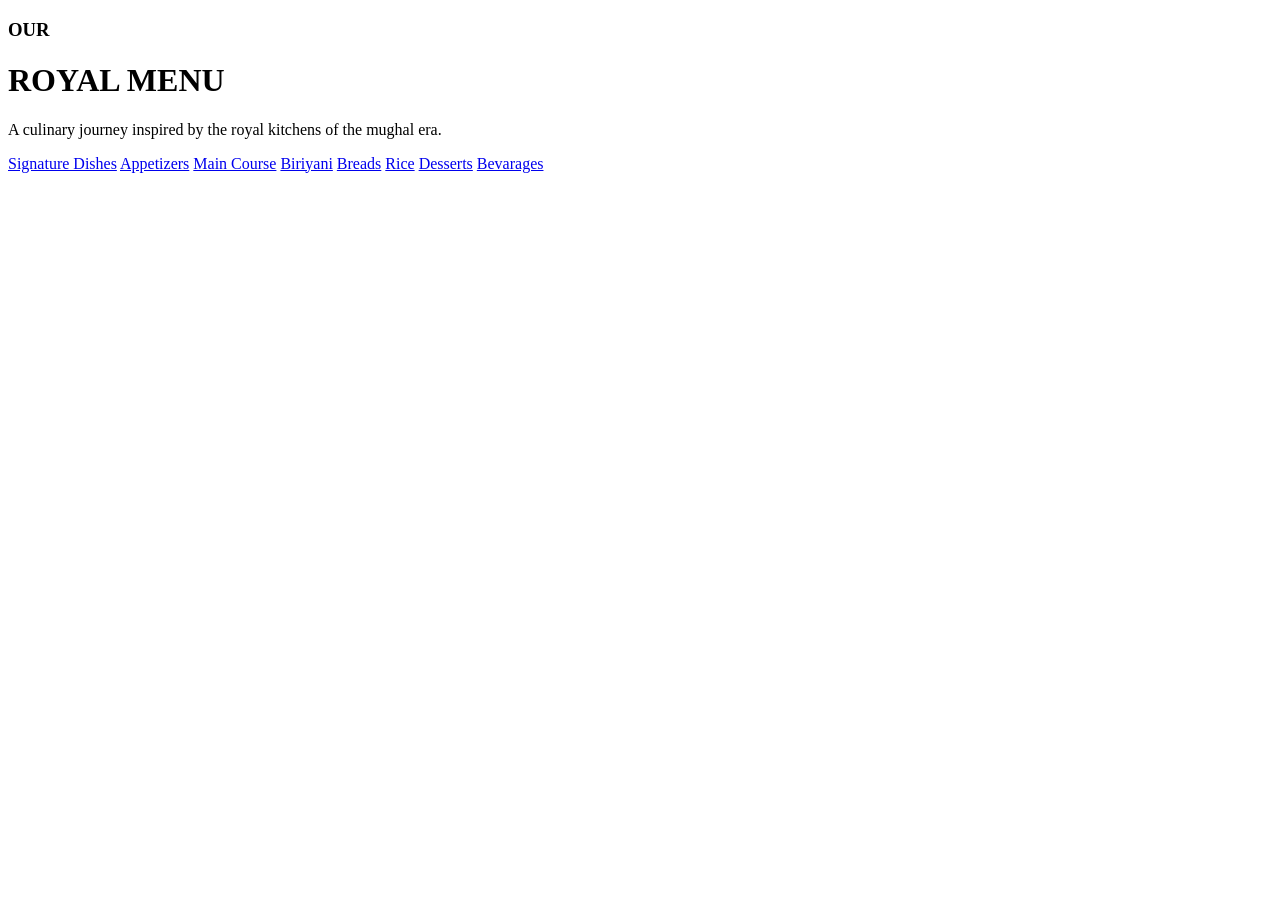
==== menu.html @ 94ee6f59 "Remove hero image from index.html, add menu.html with navigation links, and create menustyles.css; u" ====
<!DOCTYPE html>
<html lang="en">
    <head>
        <meta charset="UTF-8">
        <meta name="viewport" content="width=device-width, initial scale=1.0">
        <link rel="stylesheet" href="menustyles.css"> 
    </head>
    <body>
        <header>
            <H3>OUR</H3>
            <h1>ROYAL MENU</h1>
            <P>A culinary journey inspired by the royal kitchens of the mughal era.</P>
             <nav>
                <a href="#signaturedishes">Signature Dishes</a>
                <a href="#appetizers">Appetizers</a>
                <a href="#maincourse">Main Course</a>
                <a href="#Biriyani">Biriyani</a>
                <a href="#breads">Breads</a>
                <a href="#rice">Rice</a>
                <a href="#desserts">Desserts</a>
                <a href="#bevarages">Bevarages</a>
            </nav>
        </header>

    </body>
</html>
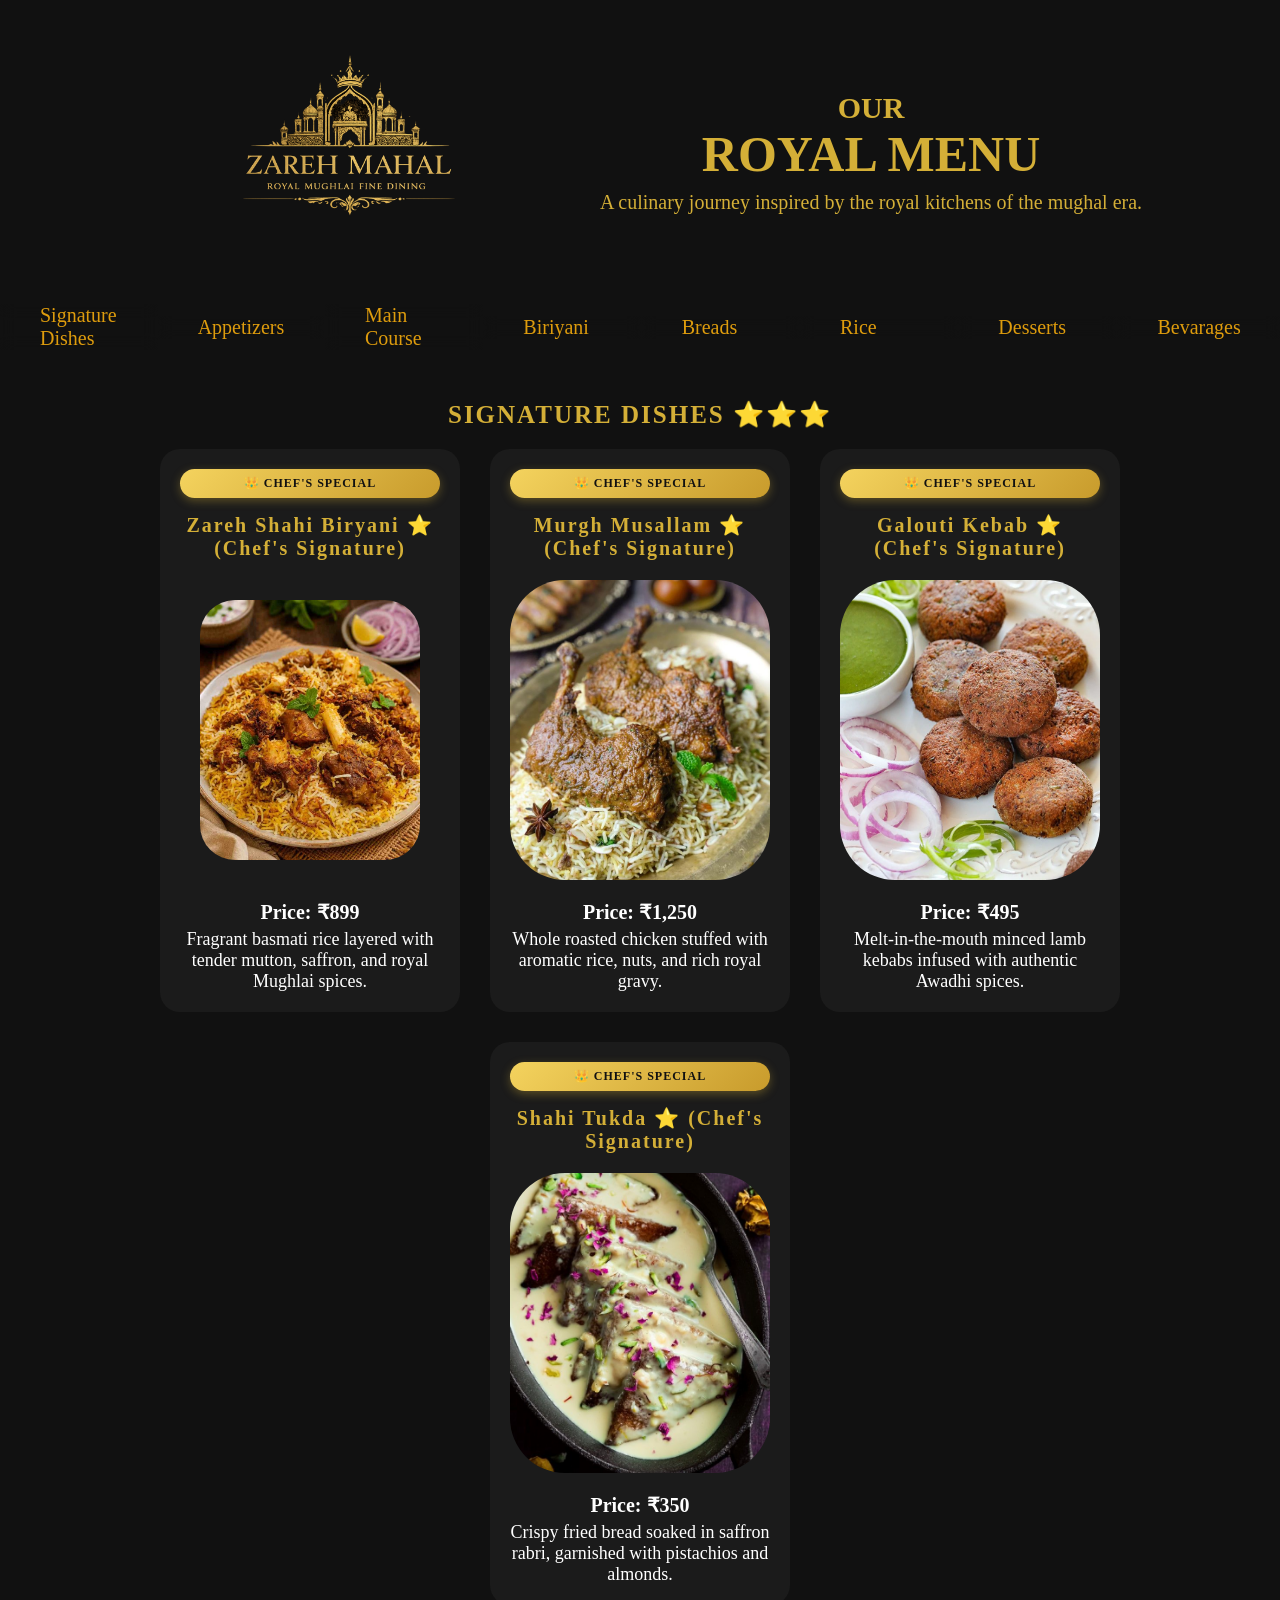
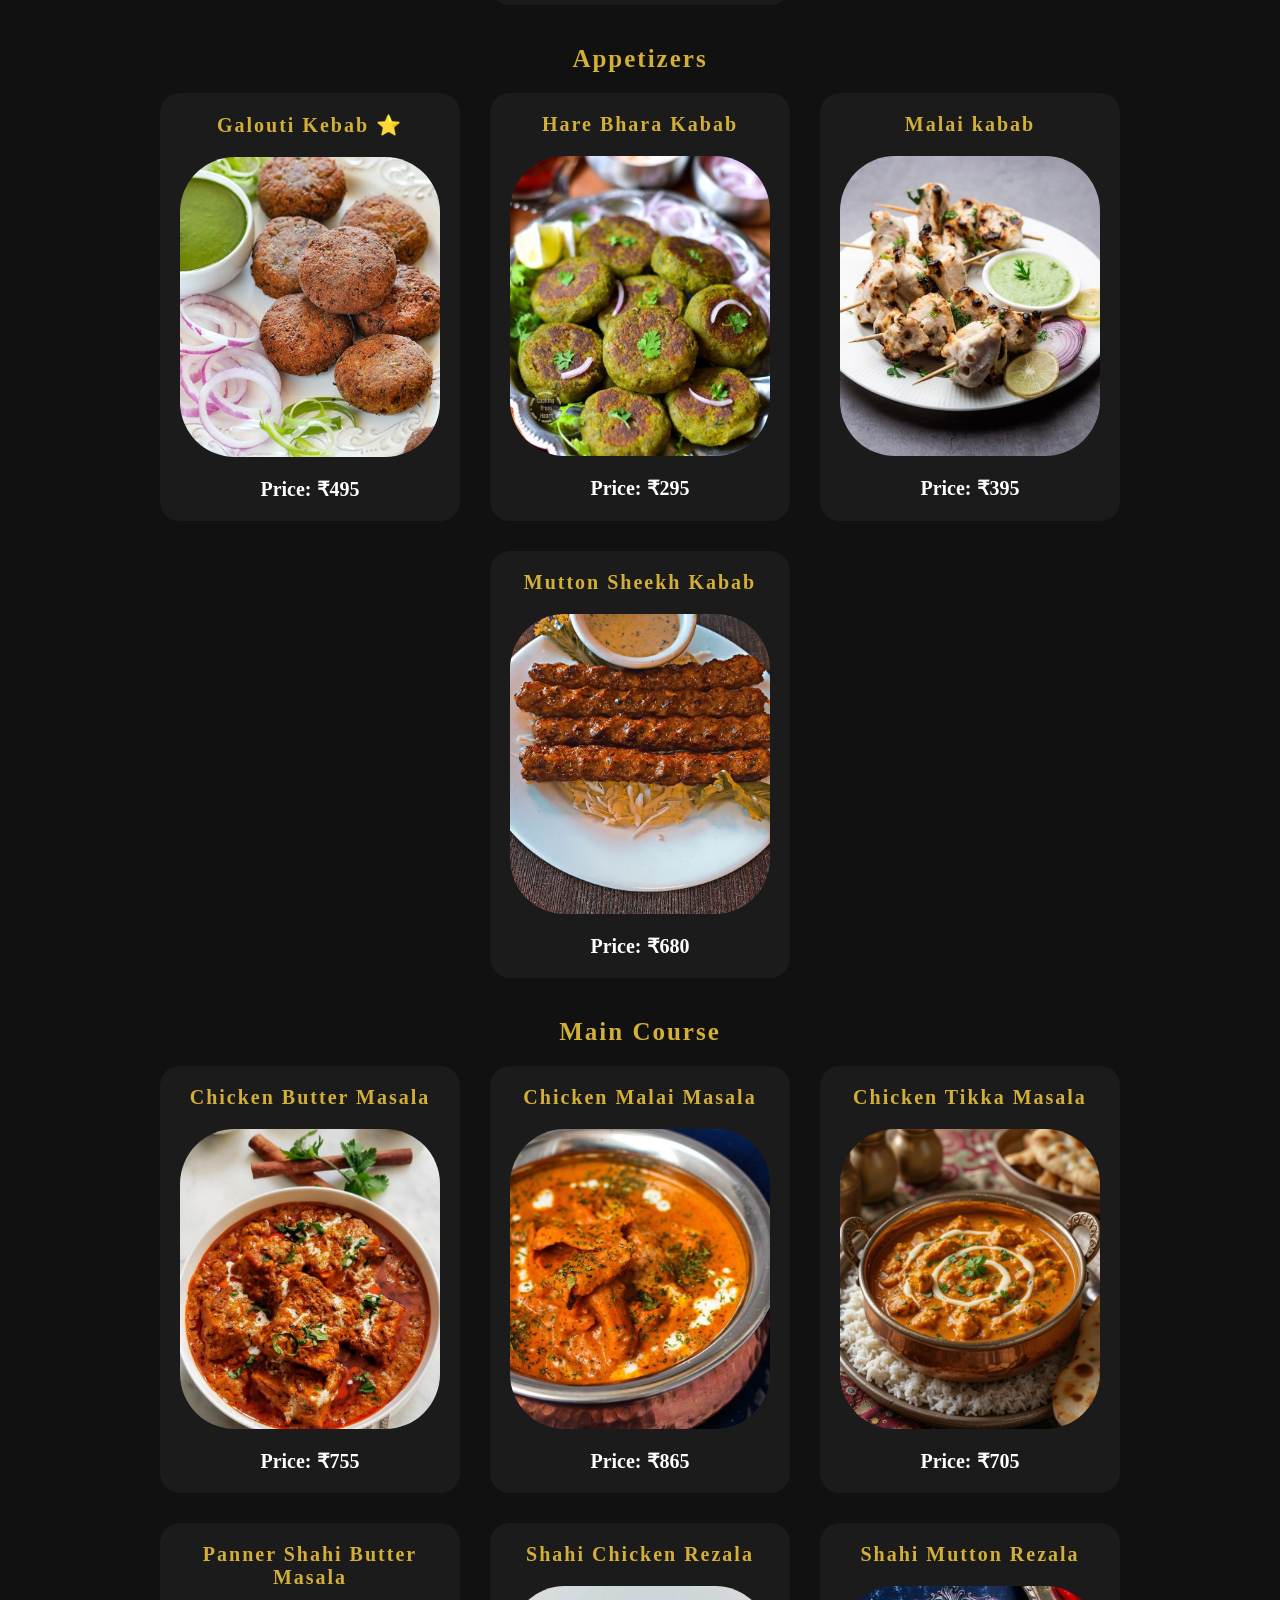
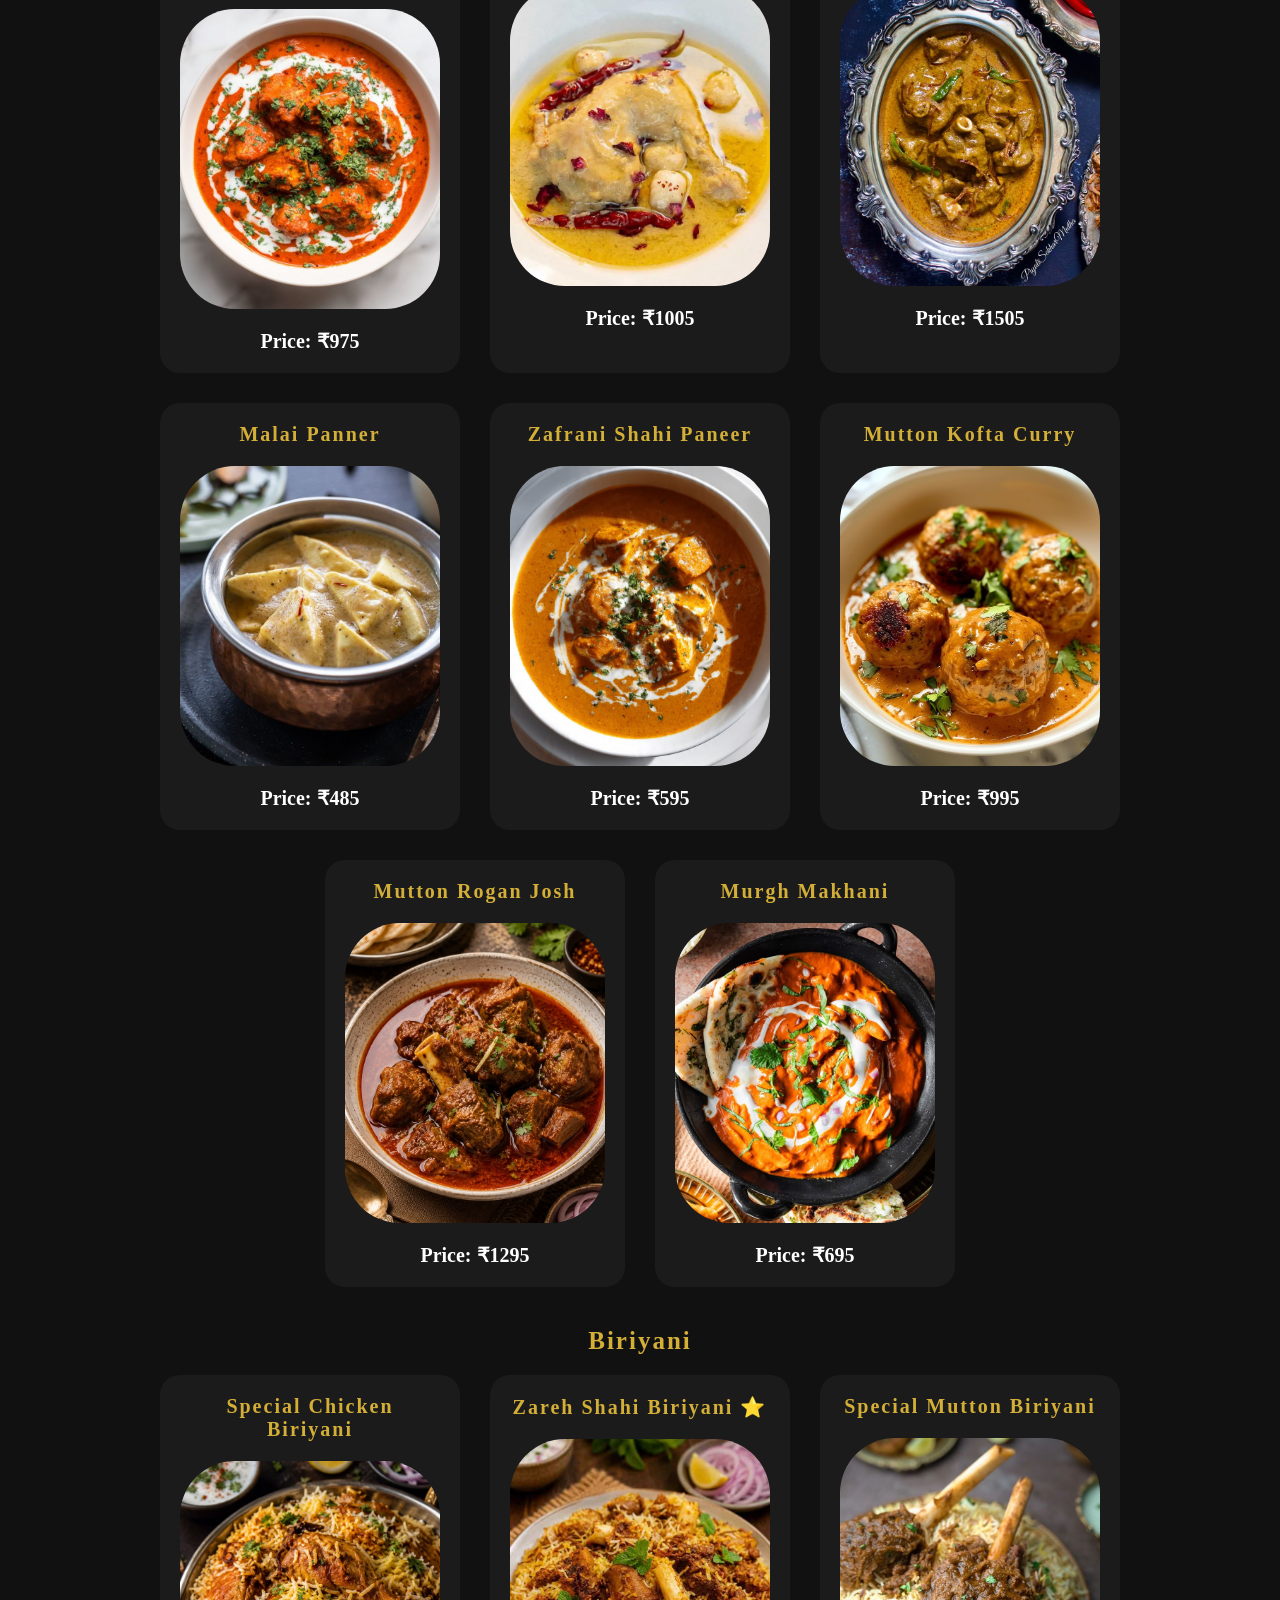
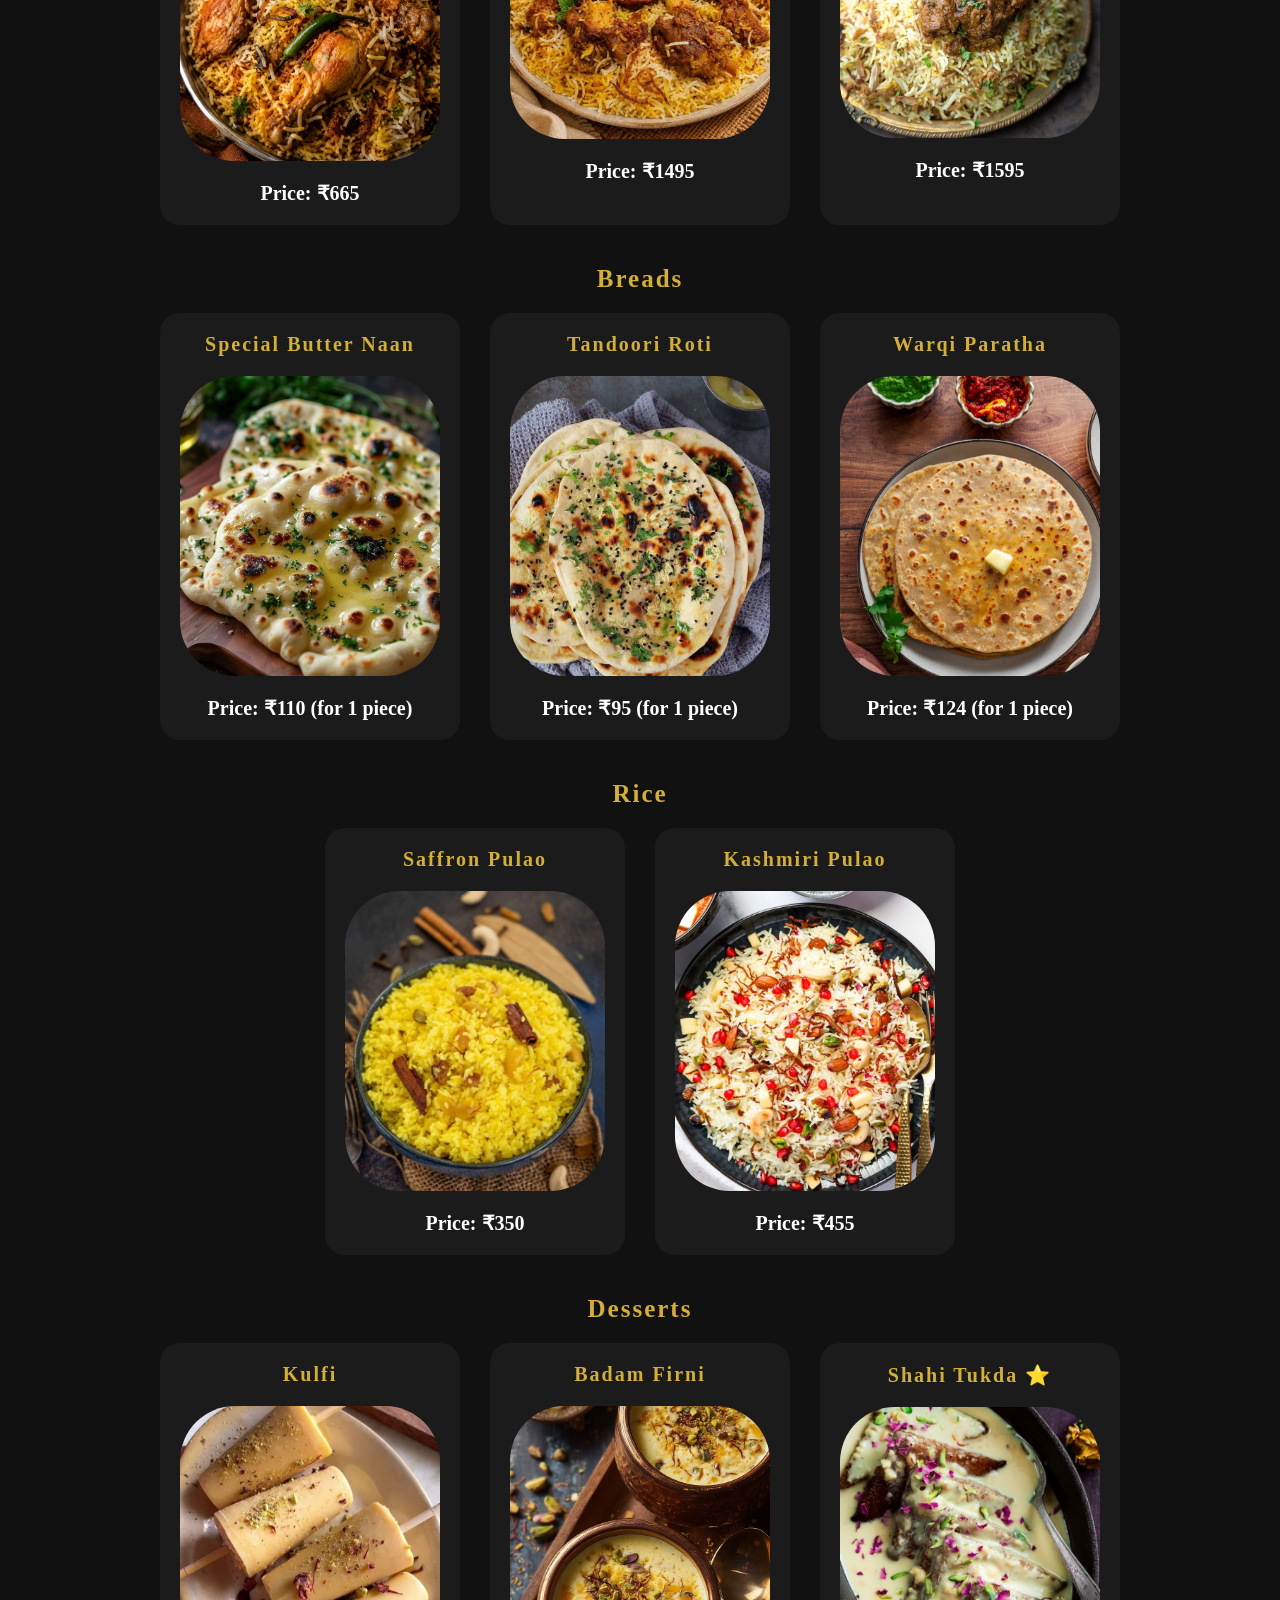
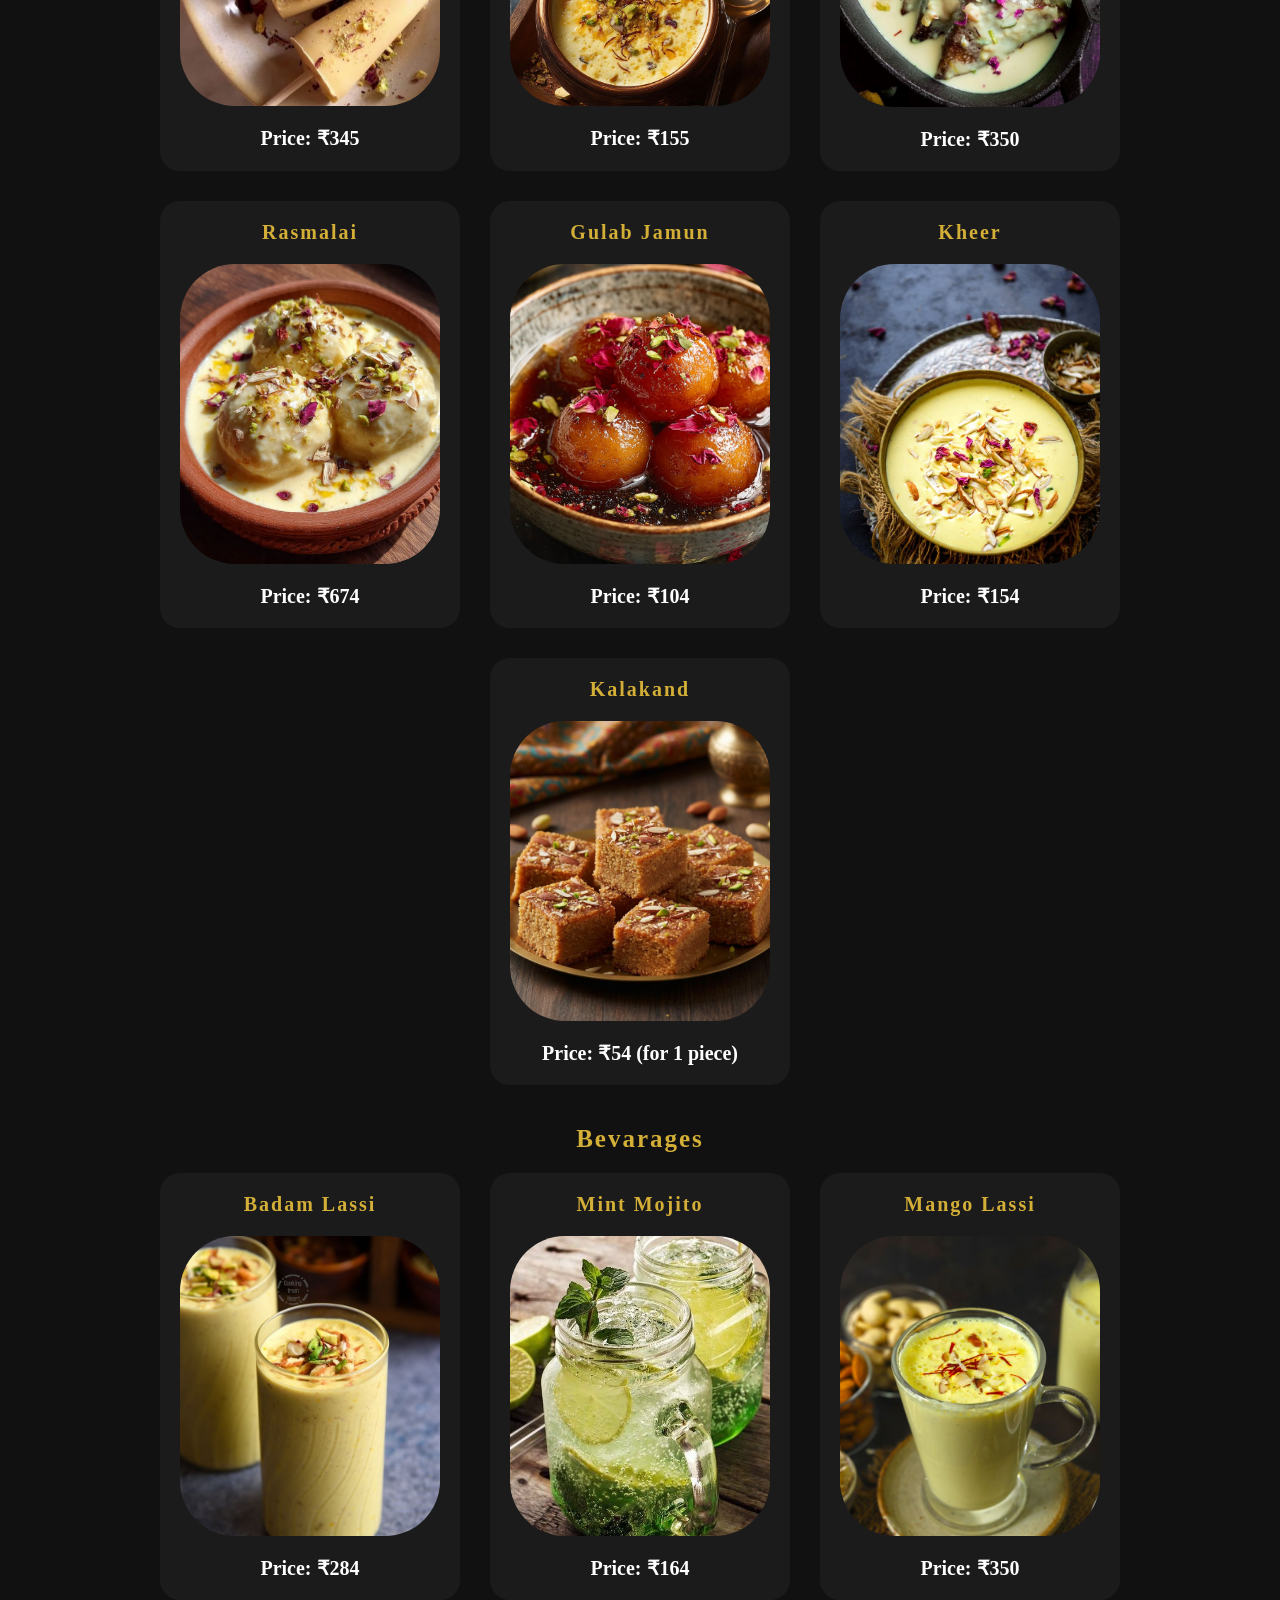
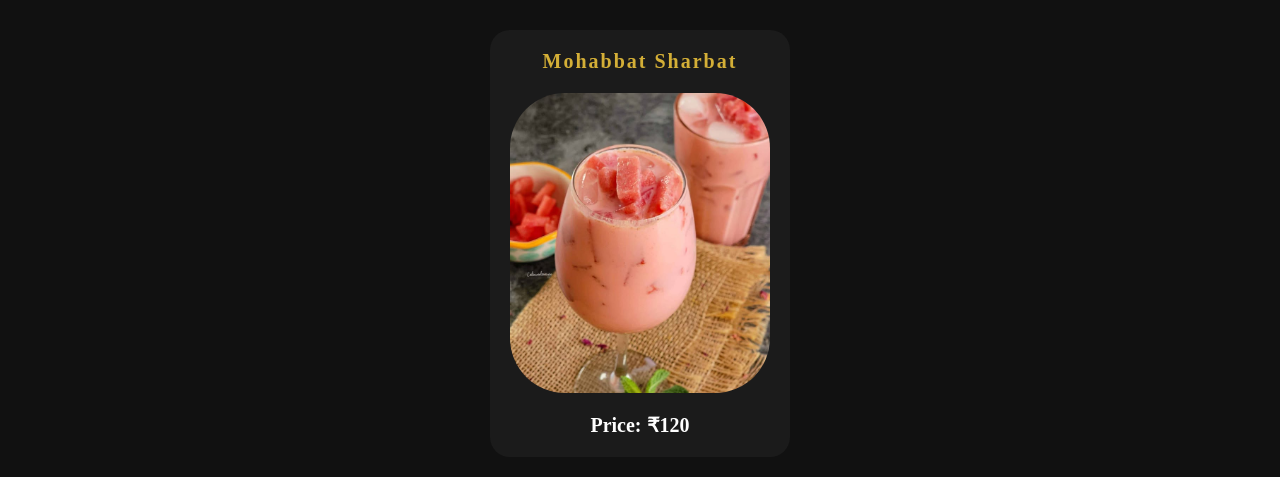
==== commit 3b49e123: "Implement menu page with detailed menu items and styles; update navigation links in index.html and s" ====
--- a/menu.html
+++ b/menu.html
@@ -3,14 +3,23 @@
     <head>
         <meta charset="UTF-8">
         <meta name="viewport" content="width=device-width, initial scale=1.0">
+        <title>ZAREH-MAHAL MENU</title>
+        <link rel="icon" type="pictures/png" href="pictures/zareh mahal logo.png">
         <link rel="stylesheet" href="menustyles.css"> 
     </head>
     <body>
         <header>
-            <H3>OUR</H3>
-            <h1>ROYAL MENU</h1>
-            <P>A culinary journey inspired by the royal kitchens of the mughal era.</P>
-             <nav>
+            <div class="menu">
+                <div class="menu-logo">
+                    <img src="pictures/zareh mahal logo.png" alt="resturant logo">
+                </div>
+                <div class="menuheader">
+                    <H3>OUR</H3>
+                    <h1>ROYAL MENU</h1>
+                    <P>A culinary journey inspired by the royal kitchens of the mughal era.</P>
+                </div>
+            </div>
+             <nav class="menunavbar">
                 <a href="#signaturedishes">Signature Dishes</a>
                 <a href="#appetizers">Appetizers</a>
                 <a href="#maincourse">Main Course</a>
@@ -21,6 +30,294 @@
                 <a href="#bevarages">Bevarages</a>
             </nav>
         </header>
-
+        <main>
+            <section id="signaturedishes" class="signature-dishes">
+                <h2>SIGNATURE DISHES ⭐⭐⭐</h2>
+                <div class="card-container">
+
+                    <div class="card">
+                        <span class="badge">👑 CHEF'S SPECIAL</span>
+                        <h2>Zareh Shahi Biryani ⭐ (Chef's Signature)</h2>
+                        <img class="biriyani" src="pictures/Zareh Shahi Biryani.jpg" alt="signature dishes 1">
+                        <h3>Price: ₹899</h3>
+                        <p>Fragrant basmati rice layered with tender mutton, saffron, and royal Mughlai spices.</p>
+                    </div>
+
+                    <div class="card">
+                        <span class="badge">👑 CHEF'S SPECIAL</span>
+                        <h2>Murgh Musallam ⭐ (Chef's Signature)</h2>
+                        <img class="murgh"src="pictures/Murgh Musallam.jpg" alt="signature dishes 1">
+                        <h3>Price: ₹1,250</h3>
+                        <p>Whole roasted chicken stuffed with aromatic rice, nuts, and rich royal gravy.</p>
+                    </div>
+
+                    <div class="card">
+                        <span class="badge">👑 CHEF'S SPECIAL</span>
+                        <div class="uppercard1">
+                        <h2>Galouti Kebab ⭐ (Chef's Signature)</h2>
+                        </div>
+                        <img class="kabab" src="pictures/Galouti Kebab.jpg" alt="signature dishes 3">
+                        <h3>Price: ₹495</h3>
+                        <p>Melt-in-the-mouth minced lamb kebabs infused with authentic Awadhi spices.</p>
+                    </div>
+
+                    <div class="card">
+                        <span class="badge">👑 CHEF'S SPECIAL</span>
+                        <h2>Shahi Tukda ⭐ (Chef's Signature)</h2>
+                        <img class="shahitukda" src="pictures/Shahi Tukda.jpg" alt="signature dishes 4">
+                        <h3>Price: ₹350</h3>
+                        <p>Crispy fried bread soaked in saffron rabri, garnished with pistachios and almonds.</p>
+                    </div>
+
+                </div>
+            </section>
+            <section class="appetizers1" id="appetizers">
+                <h2>Appetizers</h2>
+                <div class="card-container">
+
+                        <div class="card">
+                        <h2>Galouti Kebab ⭐</h2>
+                        <img src="pictures/Galouti Kebab.jpg" alt="kabab1">
+                        <h3>Price: ₹495</h3>
+                        </div>
+
+                        <div class="card">
+                        <h2>Hare Bhara Kabab</h2>
+                        <img src="pictures/hare bhara kabab.jpg" alt="kabab2">
+                        <h3>Price: ₹295</h3>
+                        </div>
+
+                        <div class="card">
+                        <h2>Malai kabab</h2>
+                        <img src="pictures/malai kabab.jpg" alt="kabab3">
+                        <h3>Price: ₹395</h3>
+                        </div>
+
+                        <div class="card">
+                        <h2>Mutton Sheekh Kabab</h2>
+                        <img src="pictures/mutton sheekh kabab.jpg" alt="kabab4">
+                        <h3>Price: ₹680</h3>
+                        </div>
+
+                </div>
+            </section>
+
+
+            <section class="main-course" id="maincourse">
+                <h2>Main Course</h2>
+                <div class="card-container">
+                        <div class="card">
+                        <h2>Chicken Butter Masala</h2>
+                        <img src="pictures/chicken butter masala.jpg" alt="maincourse1">
+                        <h3>Price: ₹755</h3>
+                        </div>
+
+                        <div class="card">
+                        <h2>Chicken Malai Masala</h2>
+                        <img src="pictures/chicken malai masala.jpg" alt="maincourse2">
+                        <h3>Price: ₹865</h3>
+                        </div>
+
+                        <div class="card">
+                        <h2>Chicken Tikka Masala</h2>
+                        <img src="pictures/Chicken Tikka Masala.jpg" alt="maincourse3">
+                        <h3>Price: ₹705</h3>
+                        </div>
+
+                        <div class="card">
+                        <h2>Panner Shahi Butter Masala</h2>
+                        <img src="pictures/paneer shahi butter masala.jpg" alt="maincourse4">
+                        <h3>Price: ₹975</h3>
+                        </div>
+
+                        <div class="card">
+                        <h2>Shahi Chicken Rezala</h2>
+                        <img src="pictures/shahi chicken rezala.jpg" alt="maincourse5">
+                        <h3>Price: ₹1005</h3>
+                        </div>
+
+                        <div class="card">
+                        <h2>Shahi Mutton Rezala</h2>
+                        <img src="pictures/shahi mutton rezala.jpg" alt="maincourse5">
+                        <h3>Price: ₹1505</h3>
+                        </div>
+
+                        <div class="card">
+                        <h2>Malai Panner</h2>
+                        <img src="pictures/Shahi Paneer.jpg" alt="maincourse6">
+                        <h3>Price: ₹485</h3>
+                        </div>
+
+                        <div class="card">
+                        <h2>Zafrani Shahi Paneer</h2>
+                        <img src="pictures/Zafrani Shahi Paneer.jpg" alt="maincourse9">
+                        <h3>Price: ₹595</h3>
+                        </div>
+
+                        <div class="card">
+                        <h2>Mutton Kofta Curry</h2>
+                        <img src="pictures/mutton kofta curry.jpg" alt="maincourse11">
+                        <h3>Price: ₹995</h3>
+                        </div>
+
+                        <div class="card">
+                        <h2>Mutton Rogan Josh</h2>
+                        <img src="pictures/mutton rogan josh.jpg" alt="maincourse12">
+                        <h3>Price: ₹1295</h3>
+                        </div>
+
+                        <div class="card">
+                        <h2>Murgh Makhani</h2>
+                        <img src="pictures/Murgh Makhani.jpg" alt="maincourse13">
+                        <h3>Price: ₹695</h3>
+                        </div>
+                    </div>
+                </div>
+            </section>
+
+
+            <section id="Biriyani" class="biriyani">
+                <h2>Biriyani</h2>
+                <div class="card-container">
+                    <div class="card">
+                        <h2>Special Chicken Biriyani</h2>
+                        <img src="pictures/special chicken biriyani.jpg" alt="maincourse7">
+                        <h3>Price: ₹665</h3>
+                    </div>
+
+                    <div class="card">
+                        <h2>Zareh Shahi Biriyani ⭐</h2>
+                        <img src="pictures/Zareh Shahi Biryani.jpg" alt="maincourse8">
+                        <h3>Price: ₹1495</h3>
+                    </div>
+
+                    <div class="card">
+                        <h2>Special Mutton Biriyani</h2>
+                        <img src="pictures/mutton biriyani.jpg" alt="b3">
+                        <h3>Price: ₹1595</h3>
+                    </div>
+                </div>
+            </section>
+
+
+            <section id="breads" class="Breads">
+                <h2>Breads</h2>
+                <div class="card-container">
+                    <div class="card">
+                        <h2>Special Butter Naan</h2>
+                        <img src="pictures/special butter naan.jpg" alt="breads1">
+                        <h3>Price: ₹110 (for 1 piece)</h3>
+                    </div>
+
+                    <div class="card">
+                        <h2>Tandoori Roti</h2>
+                        <img src="pictures/tandoori roti.jpg" alt="breads2">
+                        <h3>Price: ₹95 (for 1 piece)</h3>
+                    </div>
+
+                    <div class="card">
+                        <h2>Warqi Paratha</h2>
+                        <img src="pictures/Warqi Paratha.jpg" alt="breads3">
+                        <h3>Price: ₹124 (for 1 piece)</h3>
+                    </div>
+                </div>
+            </section>
+
+
+            <section id="rice" class="rices">
+                <h2>Rice</h2>
+                <div class="card-container">
+                    <div class="card">
+                        <h2>Saffron Pulao</h2>
+                        <img src="pictures/saffron pulao.jpg" alt="rices1">
+                        <h3>Price: ₹350</h3>
+                    </div>
+
+                    <div class="card">
+                        <h2>Kashmiri Pulao</h2>
+                        <img src="pictures/kashmiri pulao.jpg" alt="rices2">
+                        <h3>Price: ₹455</h3>
+                    </div>
+                </div>
+            </section>
+
+
+            <section id="desserts" class="misti">
+                <h2>Desserts</h2>
+                <div class="card-container">
+                    <div class="card">
+                        <h2>Kulfi</h2>
+                        <img src="pictures/kulfi.jpg" alt="desserts1">
+                        <h3>Price: ₹345</h3>
+                    </div>
+
+                    <div class="card">
+                        <h2>Badam Firni</h2>
+                        <img src="pictures/badam firni.jpg" alt="desserts2">
+                        <h3>Price: ₹155</h3>
+                    </div>
+
+                    <div class="card">
+                        <h2>Shahi Tukda ⭐</h2>
+                        <img src="pictures/Shahi Tukda.jpg" alt="desserts3">
+                        <h3>Price: ₹350</h3>
+                    </div>
+
+                    <div class="card">
+                        <h2>Rasmalai</h2>
+                        <img src="pictures/rasmalai.jpg" alt="desserts4">
+                        <h3>Price: ₹674</h3>
+                    </div>
+
+                    <div class="card">
+                        <h2>Gulab Jamun</h2>
+                        <img src="pictures/gulab jamun.jpg" alt="desserts5">
+                        <h3>Price: ₹104</h3>
+                    </div>
+
+                    <div class="card">
+                        <h2>Kheer</h2>
+                        <img src="pictures/rabdi.jfif" alt="desserts6">
+                        <h3>Price: ₹154</h3>
+                    </div>
+
+                    <div class="card">
+                        <h2>Kalakand</h2>
+                        <img src="pictures/kalakand.jfif" alt="desserts7">
+                        <h3>Price: ₹54 (for 1 piece)</h3>
+                    </div>
+                </div>
+            </section>
+
+
+            <section id="bevarages" class="bevarage">
+                <h2>Bevarages</h2>
+                <div class="card-container">
+                    <div class="card">
+                        <h2>Badam Lassi</h2>
+                        <img src="pictures/badam lassi.jpg" alt="berages1">
+                        <h3>Price: ₹284</h3>
+                    </div>
+
+                    <div class="card">
+                        <h2>Mint Mojito</h2>
+                        <img src="pictures/mint mojito.jpg" alt="bevarages2">
+                        <h3>Price: ₹164</h3>
+                    </div>
+
+                    <div class="card">
+                        <h2>Mango Lassi</h2>
+                        <img src="pictures/mango lassi.jpg" alt="berages3">
+                        <h3>Price: ₹350</h3>
+                    </div>
+
+                    <div class="card">
+                        <h2>Mohabbat Sharbat</h2>
+                        <img src="pictures/mohabbat sharbat.jpg" alt="bevarages3">
+                        <h3>Price: ₹120</h3>
+                    </div>
+                </div>
+            </section>
+        </main>
     </body>
 </html>
--- a/menustyles.css
+++ b/menustyles.css
@@ -0,0 +1,162 @@
+*{
+    margin: 0;
+    padding: 0;
+    box-sizing: border-box;
+}
+body{
+    background-color: #111111;
+    color: white;
+    font-family: Georgia, serif;
+}
+.menu-logo img{
+    margin-left: 200px;
+    width:300px;
+}
+.menuheader h3{
+    font-size: 30px;
+    color: #d4af37;
+    margin: 0;
+}
+.menuheader h1{
+    font-size: 50px;
+    color: #d4af37;
+    margin: 0;
+}
+.menuheader p{
+    font-size: 20px;
+    color: #d4af37;
+    margin-top: 8px;
+}
+.menu{
+    display:flex;
+    align-items: center;
+    text-align: center;
+    gap: 100px;
+}
+.menunavbar{
+    display: flex;
+    list-style: none;
+    align-items: center;
+    justify-content: space-between;
+    flex: 1;
+    font-size: 20px;
+    padding-bottom: 30px;
+}
+.menunavbar a{
+    text-decoration: none;
+    color: #de9c0d;
+    flex: 1;
+    padding: 0 40px;
+    background: transparent;
+    backdrop-filter: blur(8px);
+    position: sticky;
+}
+.card-container{
+    display:flex;
+    flex-wrap: wrap;
+    justify-content: center;
+    gap: 30px;
+    margin-top: 20px;
+}
+.card{
+    width:300px;
+    background:#1b1b1b;
+    border-radius:20px;
+    padding:20px;
+
+    display:flex;
+    flex-direction:column;
+    transition: all 0.1s ease-in;
+    cursor: pointer;
+}
+.card img{
+    width: 100%;
+    height: 300px;
+    object-fit: cover;
+    border-radius: 55px;
+
+    transition: transform .5s ease;
+}
+.card:hover{
+    transform: translateY(-12px) scale(1.03);
+    box-shadow: 0 18px 40px rgba(91, 76, 21, 0.35);
+    border: 1px solid #8a6e11;
+}
+.card:hover img{
+    transform: scale(1.08);
+}
+.signature-dishes, .appetizers1, .main-course, .biriyani, .Breads, .rices, .misti, .bevarage {
+    width:100%;
+    padding: 20px;
+}
+.signature-dishes h2, .appetizers1 h2, .main-course h2, .biriyani h2, .Breads h2, .rices h2, .misti h2, .bevarage h2{
+    text-align: center;
+    font-size: 25px;
+    margin-bottom: 10px;
+    color: #d4af37;
+    letter-spacing: 2px;
+}
+.card h2{      
+    display: flex;
+    justify-content: center;
+    align-items: center;
+    text-align: center;
+
+    color: #d4af37;
+    font-size: 20px;
+    margin-bottom: 20px;
+
+    transition: color .4s ease, text-shadow .4s ease;
+}
+.card:hover h2{
+    color: #ffd95c;
+    text-shadow: 0 0 15px rgba(212,175,55,.7);
+}
+.card h3{
+    margin-top: 20px;
+    font-size: 20px;
+    color: white;
+    display: flex;
+    align-items: center;
+    justify-content: center;
+    text-align: center;
+
+    transition: color .4s ease;
+}
+.card:hover{
+    transform: translateY(-10px) scale(1.02);
+    box-shadow: 0 20px 45px rgba(212,175,55,.35);
+    border: 1px solid rgba(212,175,55,.6);
+    background: linear-gradient(180deg,#222222, #1a1a1a
+    );
+}
+.card p{
+    margin-top: 5px;
+    font-size: 18px;
+    color: white;
+    display: flex;
+    align-items: center;
+    justify-content: center;
+    text-align: center;
+}
+.badge{
+    display:inline-block;
+    background:linear-gradient(135deg,#f4d35e,#c89b2c);
+    color:#111;
+    font-size:12px;
+    font-weight:bold;
+    padding:7px 14px;
+    border-radius:20px;
+    letter-spacing:1px;
+    margin-bottom:15px;
+    text-transform:uppercase;
+    box-shadow:0 3px 10px rgba(212,175,55,.35);
+    text-align: center;
+
+    transition: all .4s ease;
+}
+.card:hover .badge{
+    transform: scale(1.08);
+    box-shadow: 0 0 20px rgba(212,175,55,.7);
+}
+
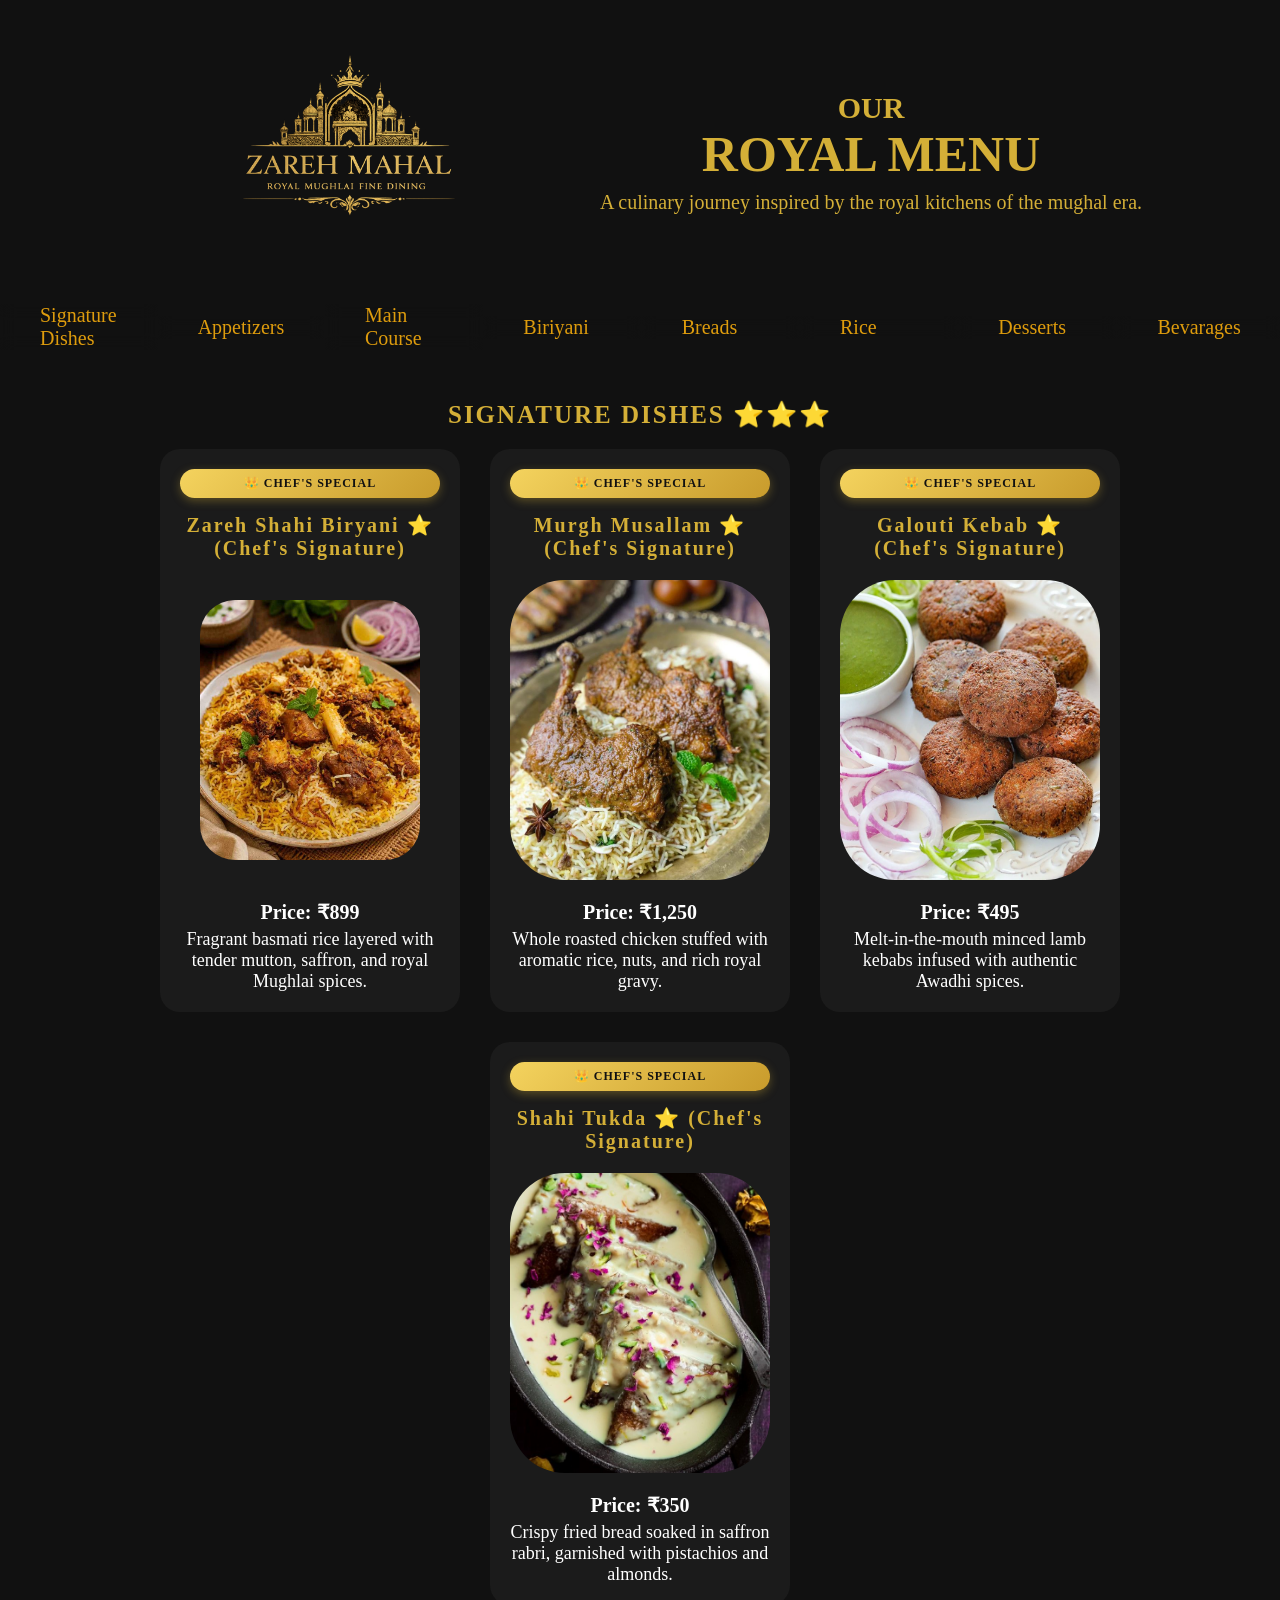
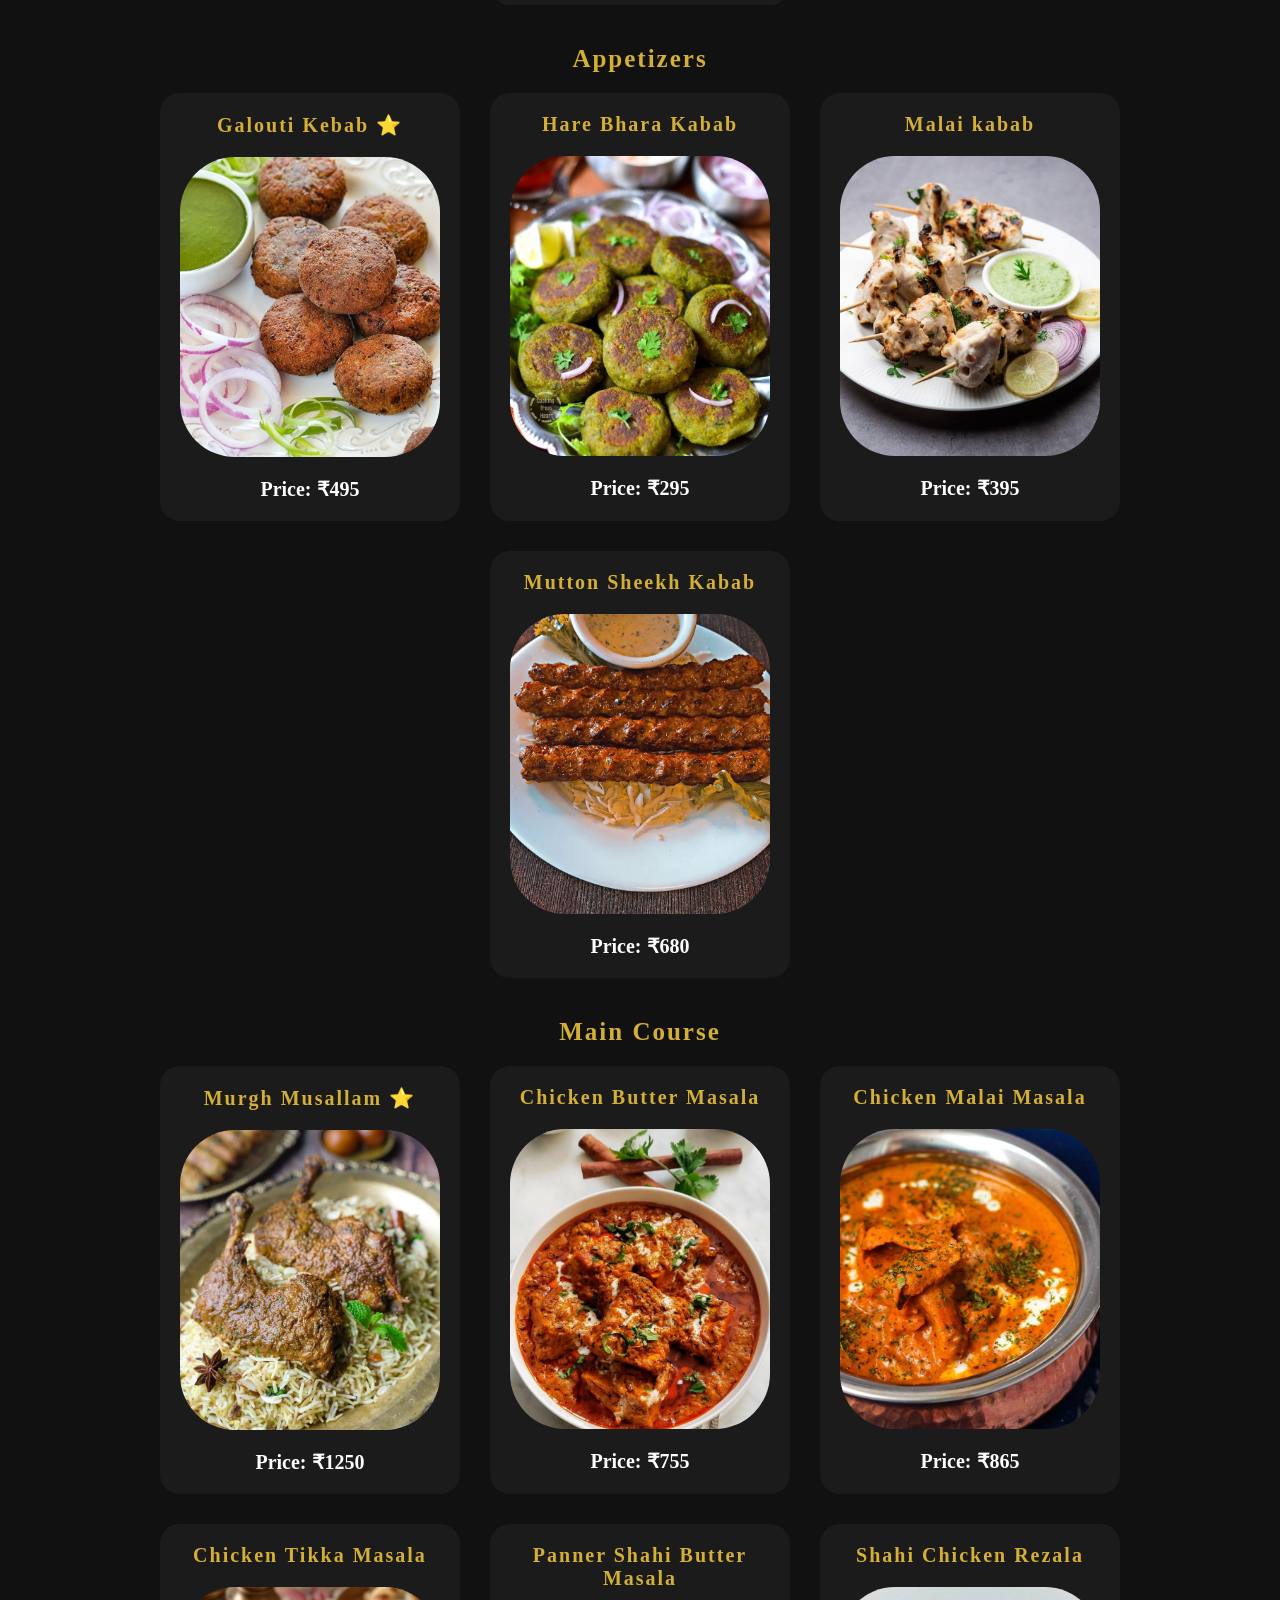
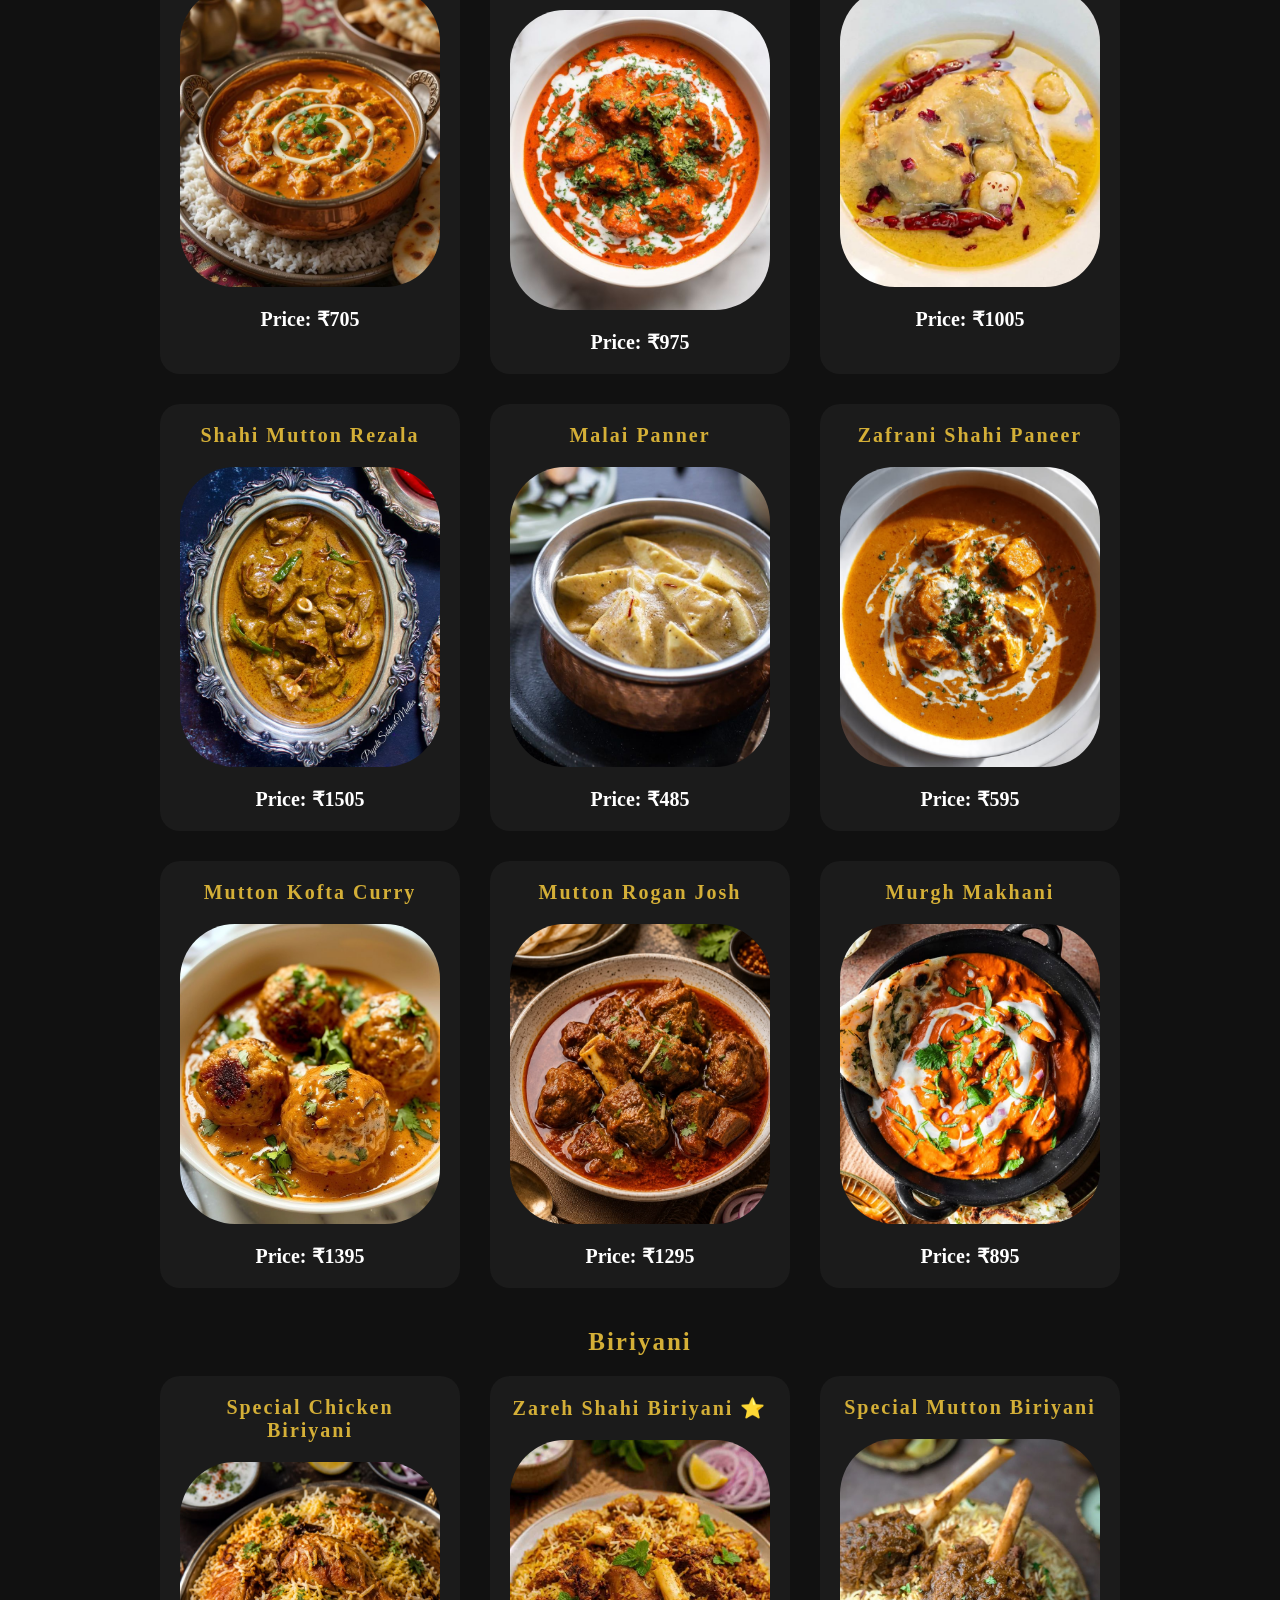
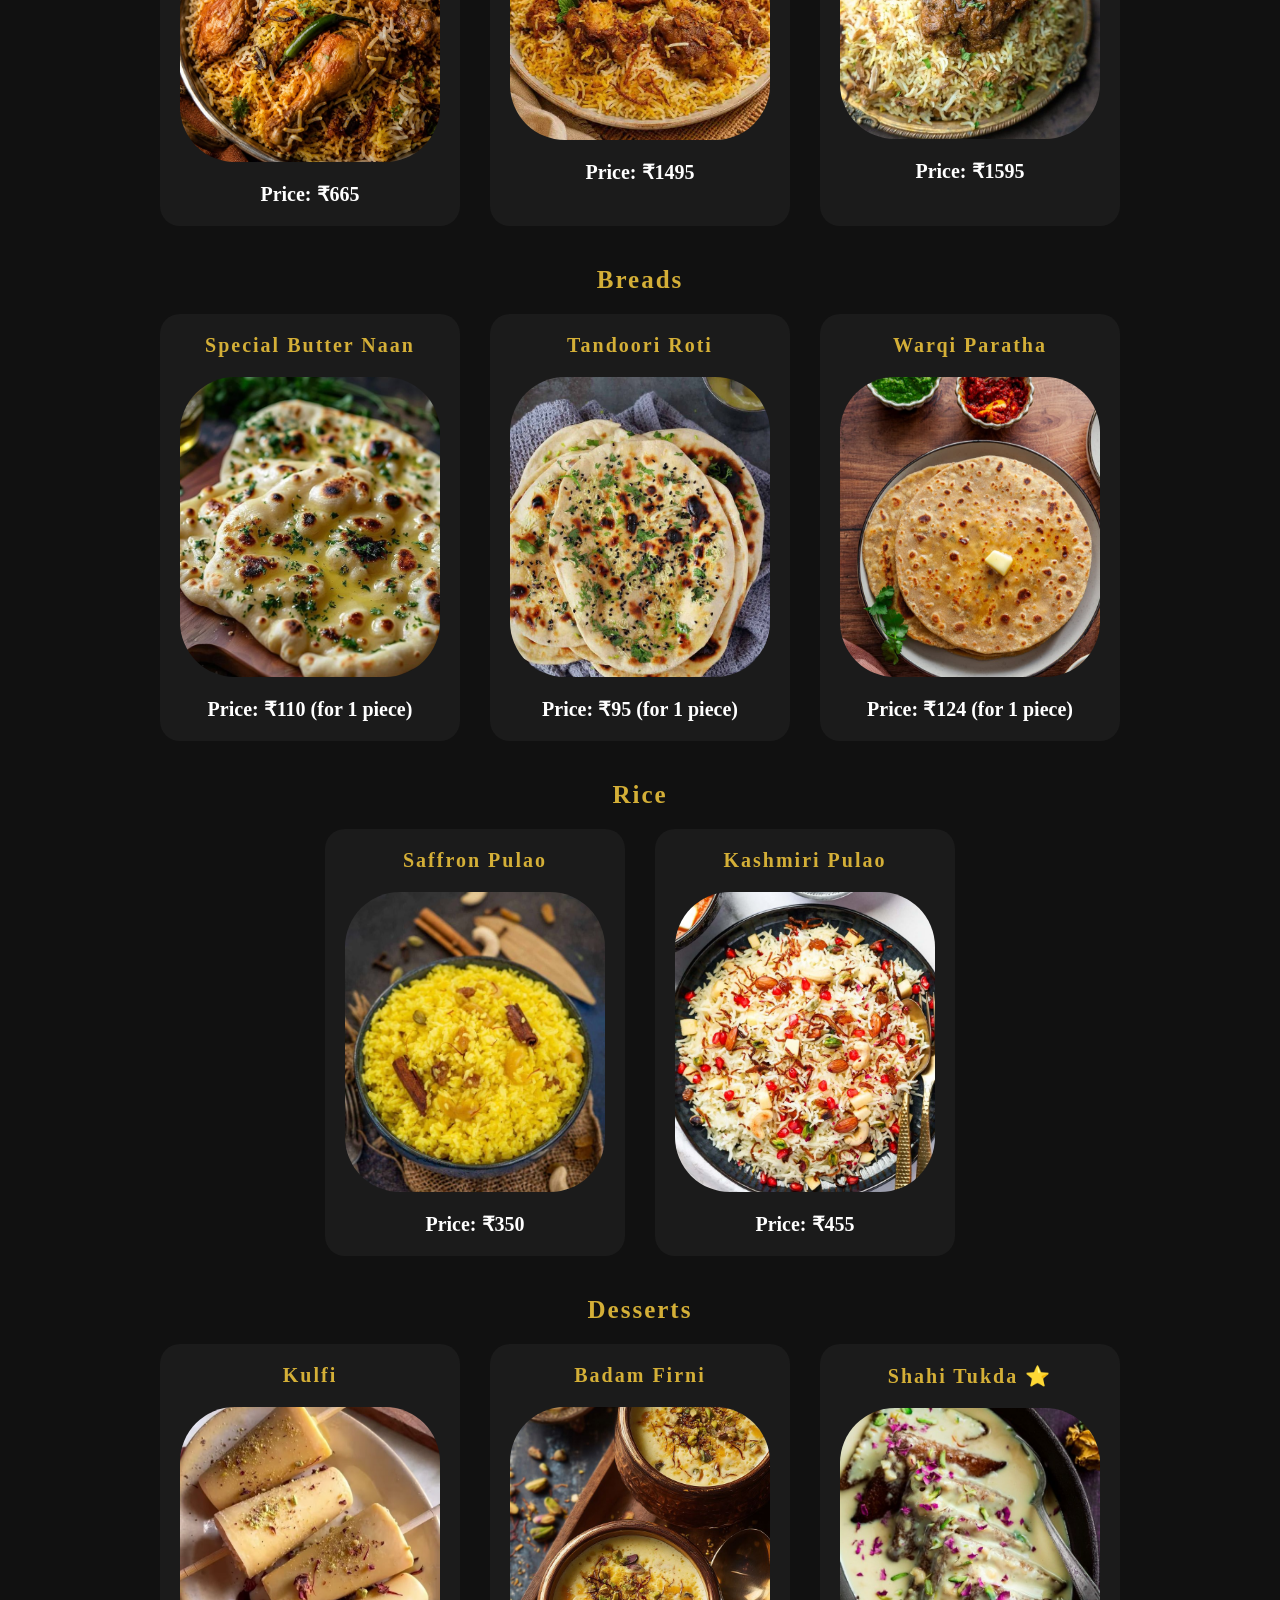
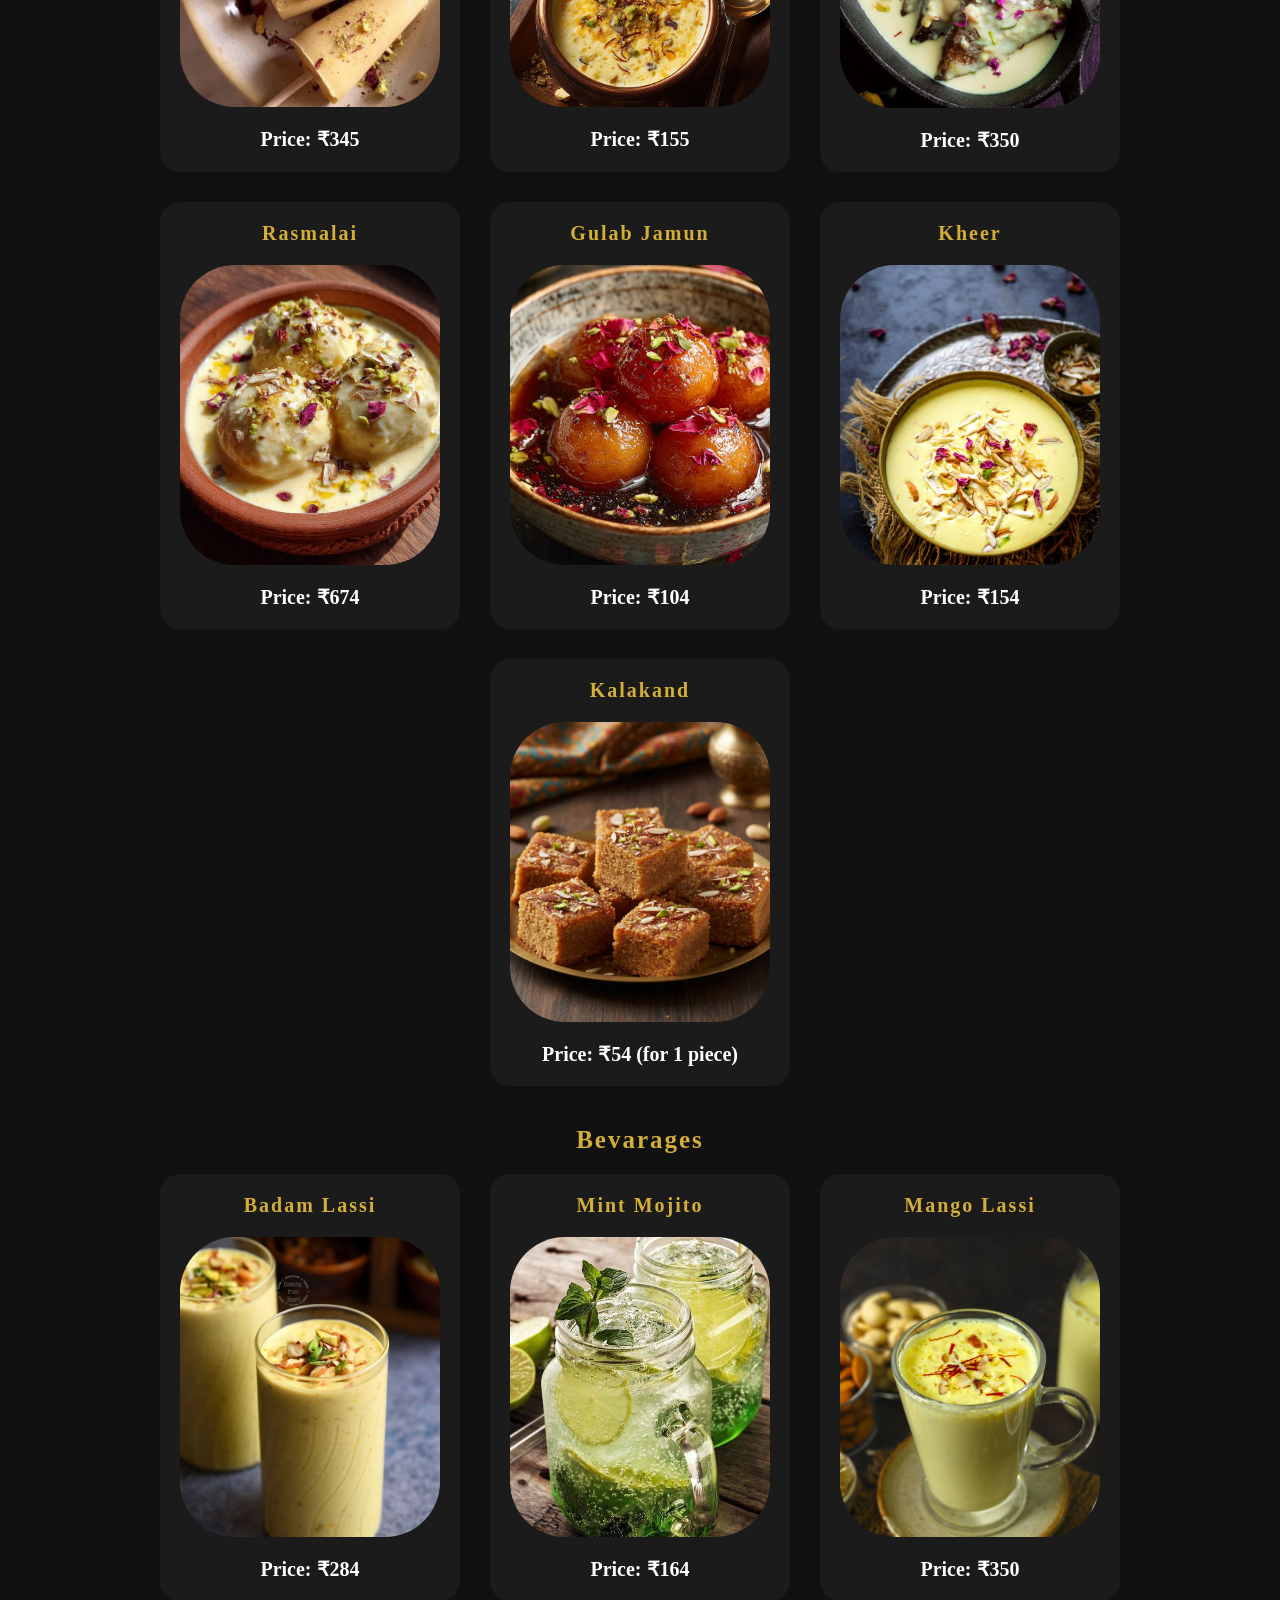
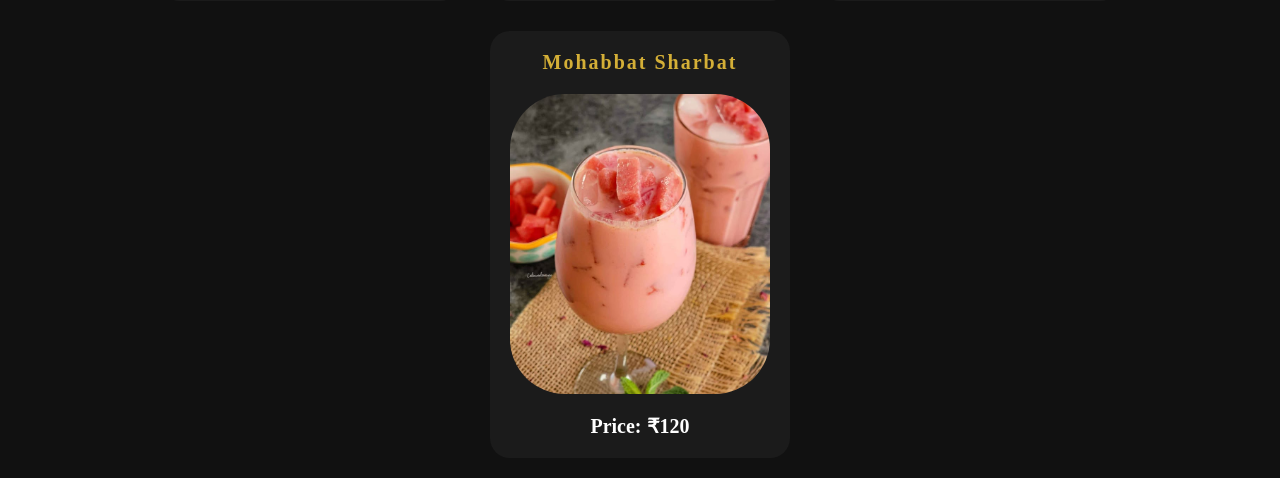
==== commit cc8bbdde: "Refactor index.html structure, enhance menu.html with new dishes, and update menustyles.css; remove " ====
--- a/menu.html
+++ b/menu.html
@@ -107,6 +107,12 @@
                 <h2>Main Course</h2>
                 <div class="card-container">
                         <div class="card">
+                        <h2>Murgh Musallam ⭐</h2>
+                        <img src="pictures/Murgh Musallam.jpg" alt="maincourse14">
+                        <h3>Price: ₹1250</h3>
+                        </div>
+
+                        <div class="card">
                         <h2>Chicken Butter Masala</h2>
                         <img src="pictures/chicken butter masala.jpg" alt="maincourse1">
                         <h3>Price: ₹755</h3>
@@ -157,7 +163,7 @@
                         <div class="card">
                         <h2>Mutton Kofta Curry</h2>
                         <img src="pictures/mutton kofta curry.jpg" alt="maincourse11">
-                        <h3>Price: ₹995</h3>
+                        <h3>Price: ₹1395</h3>
                         </div>
 
                         <div class="card">
@@ -169,7 +175,7 @@
                         <div class="card">
                         <h2>Murgh Makhani</h2>
                         <img src="pictures/Murgh Makhani.jpg" alt="maincourse13">
-                        <h3>Price: ₹695</h3>
+                        <h3>Price: ₹895</h3>
                         </div>
                     </div>
                 </div>
--- a/menustyles.css
+++ b/menustyles.css
@@ -82,9 +82,6 @@
     box-shadow: 0 18px 40px rgba(91, 76, 21, 0.35);
     border: 1px solid #8a6e11;
 }
-.card:hover img{
-    transform: scale(1.08);
-}
 .signature-dishes, .appetizers1, .main-course, .biriyani, .Breads, .rices, .misti, .bevarage {
     width:100%;
     padding: 20px;
